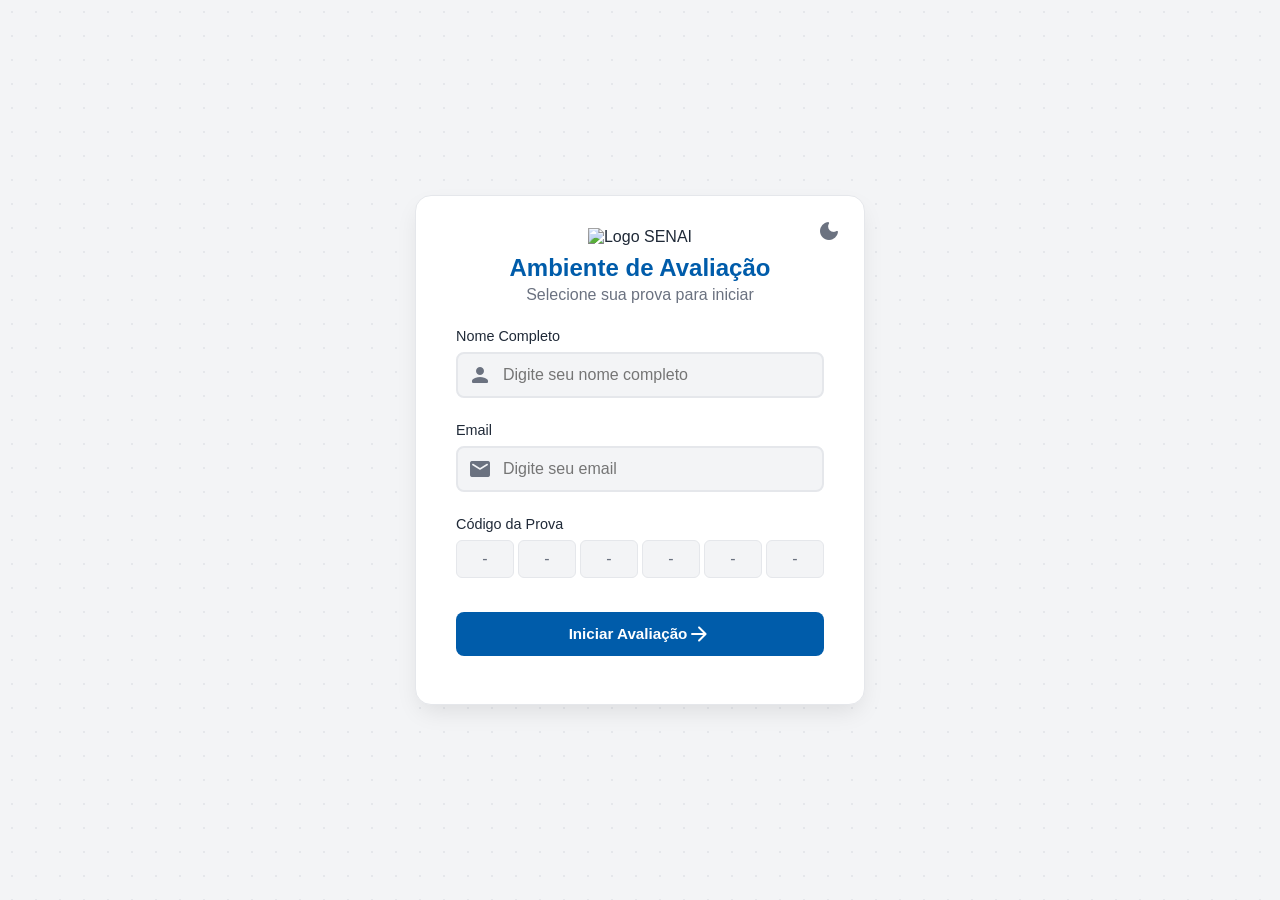
==== index.html @ 1ff87b51 "adicionando rotas" ====
<!DOCTYPE html>
<html lang="pt-br">
<head>
    <meta charset="UTF-8">
    <meta name="viewport" content="width=device-width, initial-scale=1.0">
    <meta name="description" content="Sistema de Avaliação SENAI.">
    <meta name="theme-color" content="#005caa">

    <title>Login - Avaliação SENAI</title>
    <link rel="stylesheet" href="style.css">
    <link href="https://fonts.googleapis.com/icon?family=Material+Icons+Round" rel="stylesheet">
</head>
<body class="login-body unselectable">
    
    <div class="login-container fade-in">
        <button id="theme-toggle" class="icon-btn login-theme-btn" title="Alternar Tema">
            <span class="material-icons-round">dark_mode</span>
        </button>

        <div class="login-header">
            <img src="logo.png" alt="Logo SENAI" class="senai-logo-login">
            <h1>Ambiente de Avaliação</h1>
            <p>Selecione sua prova para iniciar</p>
        </div>

        <form id="login-form" class="login-form">
            <div class="input-group">
                <label for="student-name">Nome Completo</label>
                <div class="input-wrapper">
                    <span class="material-icons-round input-icon">person</span>
                    <input type="text" id="student-name" placeholder="Digite seu nome completo" required>
                </div>
            </div>

            <div class="input-group">
                <label for="student-email">Email</label>
                <div class="input-wrapper">
                    <span class="material-icons-round input-icon">email</span>
                    <input type="email" id="student-email" placeholder="Digite seu email" required>
                </div>
            </div>

            <div class="input-group">
                <label>Código da Prova</label>
                <div class="code-input-wrapper">
                    <input type="text" class="code-input" id="code-1" maxlength="1" placeholder="-" required>
                    <input type="text" class="code-input" id="code-2" maxlength="1" placeholder="-" required>
                    <input type="text" class="code-input" id="code-3" maxlength="1" placeholder="-" required>
                    <input type="text" class="code-input" id="code-4" maxlength="1" placeholder="-" required>
                    <input type="text" class="code-input" id="code-5" maxlength="1" placeholder="-" required>
                    <input type="text" class="code-input" id="code-6" maxlength="1" placeholder="-" required>
                </div>
            </div>

            <button type="submit" class="btn btn-primary btn-full" id="submit-btn">
                Iniciar Avaliação <span class="material-icons-round">arrow_forward</span>
            </button>
        </form>
    </div>

    <script src="script.js"></script>
</body>
</html>
---- style.css ----
/* --- 1. VARIÁVEIS E RESET --- */
:root {
    --primary: #005caa;         /* Azul SENAI */
    --primary-hover: #004a8d;
    --bg-body: #f3f4f6;
    --bg-card: #ffffff;
    --text-main: #1f2937;
    --text-light: #6b7280;
    --border: #e5e7eb;
    --success: #10b981;
    --warning: #f59e0b;
    --danger: #ef4444;
    --header-h: 70px;
}

* { margin: 0; padding: 0; box-sizing: border-box; font-family: 'Segoe UI', sans-serif; }

body { background-color: var(--bg-body); color: var(--text-main); height: 100vh; display: flex; flex-direction: column; overflow: hidden; }

/* --- 2. UTILITÁRIOS --- */
.unselectable { user-select: none; }
.mobile-only { display: none; }
.desktop-only { display: flex; }
.fade-in { animation: fadeIn 0.3s ease-in; } 
@keyframes fadeIn { from { opacity: 0; } to { opacity: 1; } }

/* --- 3. LOGIN --- */
.login-body { align-items: center; justify-content: center; background-image: radial-gradient(var(--border) 1px, transparent 1px); background-size: 24px 24px; overflow: auto; }

.login-container { 
    background: var(--bg-card); 
    padding: 2rem 2.5rem 3rem 2.5rem; 
    border-radius: 16px; 
    box-shadow: 0 10px 25px -5px rgba(0, 0, 0, 0.1); 
    width: 100%; max-width: 450px; 
    text-align: center; border: 1px solid var(--border); position: relative; 
}

.login-theme-btn { position: absolute; top: 15px; right: 15px; }
.senai-logo-login { max-width: 180px; margin-bottom: 0.5rem; }
.login-header h1 { font-size: 1.5rem; margin-bottom: 0.2rem; color: var(--primary); }
.login-header p { margin-bottom: 1.5rem; color: var(--text-light); }

.input-group { margin-bottom: 1.5rem; text-align: left; }
.input-group label { display: block; margin-bottom: 8px; font-weight: 500; font-size: 0.9rem; color: var(--text-main); }
.input-wrapper { position: relative; display: flex; align-items: center; }
.input-icon { position: absolute; left: 12px; color: var(--text-light); pointer-events: none; }

.input-wrapper input { width: 100%; padding: 12px 12px 12px 45px; border: 2px solid var(--border); border-radius: 8px; outline: none; background: var(--bg-body); color: var(--text-main); font-size: 1rem; transition: border 0.2s; }
.input-wrapper input:focus { border-color: var(--primary); }

/* --- CARTÕES DE SELEÇÃO DE PROVA --- */
.exam-selection-grid { display: flex; flex-direction: column; gap: 10px; }
.exam-card { display: flex; align-items: center; padding: 12px 15px; border: 2px solid var(--border); border-radius: 10px; cursor: pointer; background: var(--bg-body); transition: all 0.2s ease; position: relative; }
.exam-card:hover { border-color: #93c5fd; background: var(--bg-card); }
.exam-card.selected { border-color: var(--primary); background-color: #eff6ff; box-shadow: 0 4px 6px rgba(0, 92, 170, 0.1); }
.exam-icon { font-size: 1.5rem; color: var(--text-light); margin-right: 15px; }
.exam-card.selected .exam-icon { color: var(--primary); }
.exam-info { text-align: left; flex: 1; }
.exam-info strong { display: block; color: var(--text-main); font-size: 0.95rem; }
.exam-info small { color: var(--text-light); font-size: 0.8rem; }
.check-icon { font-size: 1.2rem; color: var(--primary); opacity: 0; transition: 0.2s; }
.exam-card.selected .check-icon { opacity: 1; }
.btn-full { width: 100%; padding: 12px; font-size: 1.1rem; margin-top: 10px; }

/* --- INPUT DE CÓDIGO --- */
.code-input-wrapper { display: flex; gap: 4px; width: 100%; margin-top: 8px; padding: 0; }
.code-input { width: calc(16.66% - 3px) !important; height: 38px !important; font-size: 1rem !important; text-align: center !important; font-weight: 700 !important; border: 1px solid var(--border) !important; border-radius: 6px !important; background: var(--bg-body) !important; color: var(--text-main) !important; transition: all 0.2s !important; padding: 0 !important; margin: 0 !important; outline: none !important; cursor: text !important; box-sizing: border-box !important; }
.code-input:focus { border-color: var(--primary) !important; box-shadow: 0 0 0 2px rgba(0, 92, 170, 0.1) !important; outline: none !important; }
.code-input::placeholder { color: var(--text-light) !important; font-weight: 400 !important; }

/* --- HEADER --- */
.top-bar { height: var(--header-h); background: var(--bg-card); border-bottom: 1px solid var(--border); display: flex; justify-content: space-between; align-items: center; padding: 0 2rem; flex-shrink: 0; z-index: 50; }
.logo-area { display: flex; align-items: center; gap: 15px; }
.senai-logo { height: 32px; width: auto; object-fit: contain; }
.app-title { font-size: 1.2rem; font-weight: 600; color: var(--primary); border-left: 2px solid var(--border); padding-left: 15px; }
.header-controls { display: flex; align-items: center; gap: 15px; }
.user-info { font-weight: 600; font-size: 0.9rem; color: var(--text-main); display: flex; align-items: center; gap: 8px; }
.timer-badge { background: #eff6ff; color: var(--primary); padding: 6px 12px; border-radius: 20px; font-weight: 700; border: 1px solid #bfdbfe; display: flex; align-items: center; gap: 5px; }
.timer-badge.urgent { background: var(--danger); color: white; border-color: var(--danger); animation: pulse 1s infinite; }
.icon-btn { background: none; border: none; cursor: pointer; color: var(--text-light); padding: 8px; border-radius: 50%; display: flex; transition: 0.2s; }
.icon-btn:hover { background: var(--bg-body); color: var(--primary); }

/* --- LAYOUT --- */
.main-layout { display: flex; flex: 1; height: calc(100vh - var(--header-h)); position: relative; }
aside.sidebar { width: 260px; background: var(--bg-card); border-right: 1px solid var(--border); display: flex; flex-direction: column; padding: 1.5rem; overflow: hidden; flex-shrink: 0; z-index: 40; transition: transform 0.3s ease; box-sizing: border-box; }
.sidebar-section { margin-bottom: 20px; overflow: hidden; }
.sidebar-label { font-size: 0.75rem; text-transform: uppercase; color: var(--text-light); font-weight: 700; margin-bottom: 10px; display: block; }
.question-grid { display: grid; grid-template-columns: repeat(5, 1fr); gap: 3px; overflow: auto; overflow-x: hidden; max-height: calc(100vh - var(--header-h) - 280px); width: 100%; box-sizing: border-box; }
.q-nav-btn { width: 36px; height: 36px; background: var(--bg-body); border: 1px solid var(--border); border-radius: 8px; color: var(--text-light); font-weight: 600; cursor: pointer; transition: 0.2s; }
.q-nav-btn:hover { border-color: var(--primary); color: var(--primary); }
.q-nav-btn.active { background: var(--primary); color: white; border-color: var(--primary); }
.q-nav-btn.answered { background: var(--success); color: white; border-color: var(--success); }
.q-nav-btn.review { border-color: var(--warning); color: var(--warning); position: relative; }
.q-nav-btn.review::after { content:''; position: absolute; top:2px; right:2px; width:6px; height:6px; background:var(--warning); border-radius:50%; }

/* --- CONTEÚDO --- */
main.content { flex: 1; padding: 2rem; overflow-y: auto; display: flex; justify-content: center; background-color: var(--bg-body); }
.card { background: var(--bg-card); width: 100%; max-width: 800px; padding: 2.5rem; border-radius: 12px; box-shadow: 0 4px 6px -1px rgba(0,0,0,0.05); height: fit-content; border: 1px solid var(--border); }
.q-header { display: flex; justify-content: space-between; align-items: flex-start; margin-bottom: 1.5rem; padding-bottom: 1rem; border-bottom: 1px solid var(--border); }
.badge { background: #e0f2fe; color: var(--primary); padding: 4px 10px; border-radius: 6px; font-size: 0.8rem; font-weight: bold; margin-bottom: 5px; display: inline-block; }
.q-title { font-size: 1.5rem; color: var(--text-main); }
.btn-review { background: white; border: 1px solid var(--border); padding: 6px 12px; border-radius: 6px; cursor: pointer; color: var(--text-light); display: flex; align-items: center; gap: 6px; font-size: 0.9rem; transition: 0.2s; }
.btn-review.active { color: var(--warning); border-color: var(--warning); background: #fffbeb; }
.q-text { font-size: 1.1rem; line-height: 1.6; margin-bottom: 2rem; color: var(--text-main); }
.options-container { display: flex; flex-direction: column; gap: 12px; margin-bottom: 2rem; }

/* Radio Buttons */
.option-wrapper { position: relative; }
.option-input { position: absolute; opacity: 0; width: 0; height: 0; }
.option-label { display: flex; align-items: center; padding: 1rem 1.2rem; border: 2px solid var(--border); border-radius: 10px; cursor: pointer; transition: all 0.2s ease; background: var(--bg-card); color: var(--text-main); width: 100%; }
.option-label:hover { border-color: #93c5fd; background: var(--bg-body); }
.option-input:checked + .option-label { border-color: var(--primary); background-color: #eff6ff; box-shadow: 0 0 0 3px rgba(37, 99, 235, 0.15); }
.circle { width: 22px; height: 22px; border: 2px solid var(--text-light); border-radius: 50%; margin-right: 15px; flex-shrink: 0; position: relative; transition: 0.2s; }
.option-input:checked + .option-label .circle { border-color: var(--primary); background: var(--primary); }
.circle::after { content: ''; position: absolute; top: 50%; left: 50%; transform: translate(-50%, -50%); width: 8px; height: 8px; background: white; border-radius: 50%; opacity: 0; transition: 0.2s; }
.option-input:checked + .option-label .circle::after { opacity: 1; }

/* Rodapé */
.card-footer { display: flex; justify-content: space-between; align-items: center; padding-top: 1.5rem; border-top: 1px solid var(--border); }
.btn-group { display: flex; gap: 10px; }
.btn { padding: 10px 24px; border-radius: 8px; border: none; font-weight: 600; cursor: pointer; font-size: 0.95rem; display: inline-flex; align-items: center; justify-content: center; }
.btn-primary { background: var(--primary); color: white; }
.btn-primary:hover { background: var(--primary-hover); }
.btn-outline { background: var(--bg-card); border: 1px solid var(--border); color: var(--text-main); }
.btn-outline:hover { background: var(--bg-body); border-color: #d1d5db; }
.btn-ghost { background: transparent; color: var(--text-light); }
.btn-ghost:hover { color: var(--danger); background: #fef2f2; }

/* Modal */
.modal-overlay { position: fixed; inset: 0; background: rgba(0,0,0,0.5); backdrop-filter: blur(4px); display: flex; justify-content: center; align-items: center; z-index: 100; }
.modal-content { background: var(--bg-card); padding: 2rem; border-radius: 12px; width: 90%; max-width: 600px; max-height: 90vh; overflow-y: auto; color: var(--text-main); }
.modal-header { display: flex; justify-content: space-between; align-items: center; margin-bottom: 1rem; }
.feedback-box { margin-top: 15px; border-top: 1px solid var(--border); padding-top: 10px; max-height: 200px; overflow-y: auto; text-align: left; }
.fb-item { margin-bottom: 10px; font-size: 0.9rem; padding: 8px; border-radius: 6px; }
.fb-item.correct { background: #dcfce7; color: #166534; }
.fb-item.wrong { background: #fee2e2; color: #991b1b; }

.legend-item { display: flex; align-items: center; gap: 8px; font-size: 0.85rem; color: var(--text-light); margin-bottom: 5px; }
.dot { width: 10px; height: 10px; border-radius: 50%; display: inline-block; }
.dot.blue, .dot.active { background: var(--primary); }
.dot.green, .dot.answered { background: var(--success); }
.dot.yellow, .dot.review { background: var(--warning); }
.dot.gray, .dot.pending { border: 1px solid #ccc; }

/* Certificado */
#certificate-template { width: 270mm; height: 180mm; background: #fff; color: #1f2937; font-family: 'Segoe UI', serif; position: relative; box-sizing: border-box; display: flex; flex-direction: column; justify-content: center; align-items: center; text-align: center; margin: 0 auto; padding: 15mm; }
.cert-border-outer { position: absolute; top: 5mm; left: 5mm; right: 5mm; bottom: 5mm; border: 3px solid #005caa; pointer-events: none; }
.cert-border-inner { position: absolute; top: 8mm; left: 8mm; right: 8mm; bottom: 8mm; border: 1px solid #004a8d; pointer-events: none; }
.cert-content { z-index: 10; width: 100%; display: flex; flex-direction: column; align-items: center; justify-content: center; height: 100%; }
.cert-logo { width: 120px; margin-bottom: 5mm; }
.cert-title { font-size: 24pt; font-weight: bold; color: #005caa; text-transform: uppercase; letter-spacing: 2px; margin-bottom: 3mm; }
.cert-text { font-size: 12pt; color: #555; margin: 2mm 0; }
.cert-name { font-size: 22pt; font-weight: bold; color: #000; border-bottom: 2px solid #ccc; padding: 0 20px 2px; margin: 4mm 0; display: inline-block; max-width: 90%; white-space: nowrap; overflow: hidden; text-overflow: ellipsis; }
.cert-course { font-size: 16pt; font-weight: bold; color: #333; margin-top: 2mm; }
.cert-footer { margin-top: 8mm; font-size: 10pt; color: #777; width: 100%; }
.cert-score { color: #005caa; font-weight: bold; font-size: 12pt; }

/* Skeleton */
.skeleton-loading .sk-line { height: 15px; background: #e5e7eb; margin-bottom: 10px; border-radius: 4px; animation: shimmer 1.5s infinite; }
.skeleton-loading .sk-line.title { height: 30px; width: 60%; margin-bottom: 20px; }
.skeleton-loading .sk-line.short { width: 80%; }
.skeleton-loading .sk-box { height: 50px; background: #e5e7eb; margin-bottom: 10px; border-radius: 8px; animation: shimmer 1.5s infinite; }
@keyframes shimmer { 0% { opacity: 0.6; } 50% { opacity: 1; } 100% { opacity: 0.6; } }

/* Mobile & Dark Mode */
@media (max-width: 768px) {
    .mobile-only { display: block; } .desktop-only { display: none !important; }
    aside.sidebar { position: fixed; height: 100%; left: -100%; box-shadow: 5px 0 15px rgba(0,0,0,0.1); }
    aside.sidebar.open { left: 0; }
    .card-footer { flex-direction: column-reverse; gap: 15px; }
    .btn-group { width: 100%; justify-content: space-between; }
    .top-bar { padding: 0 1rem; }
    .senai-logo { height: 28px; }
    .login-container { padding: 2rem; }
}

body.dark-mode { --bg-body: #111827; --bg-card: #1f2937; --text-main: #f3f4f6; --text-light: #9ca3af; --border: #374151; }
body.dark-mode .option-label, body.dark-mode .exam-card { background: #2d3748; border-color: #4b5563; }
body.dark-mode .option-label:hover, body.dark-mode .exam-card:hover { background: #374151; }
body.dark-mode .input-group input { background: #1f2937; color: white; border-color: #4b5563; }
body.dark-mode .option-input:checked + .option-label, body.dark-mode .exam-card.selected { background-color: rgba(37, 99, 235, 0.2); border-color: var(--primary); }
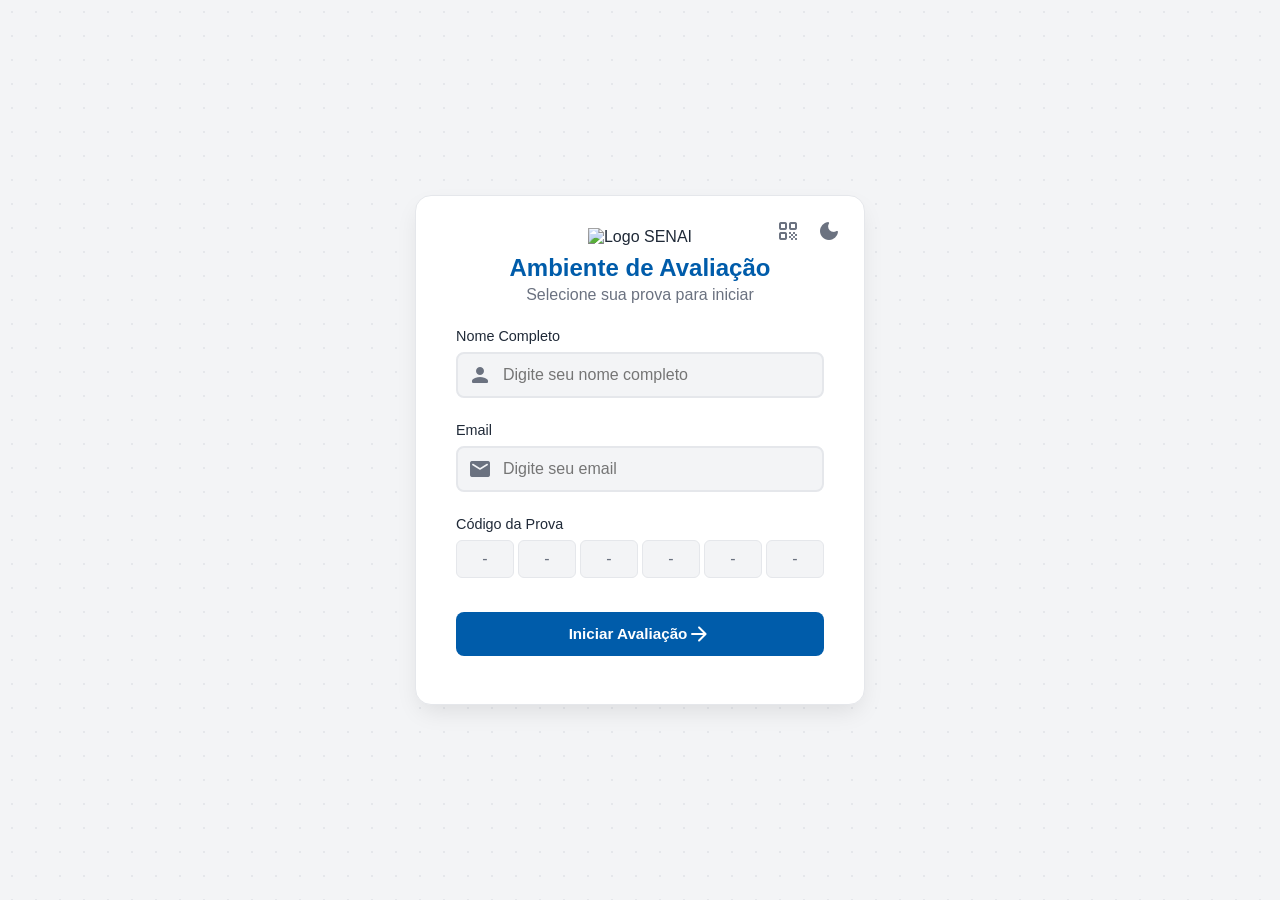
==== commit efb7ac7c: "correção erro" ====
--- a/index.html
+++ b/index.html
@@ -16,11 +16,15 @@
         <button id="theme-toggle" class="icon-btn login-theme-btn" title="Alternar Tema">
             <span class="material-icons-round">dark_mode</span>
         </button>
+        <button id="create-token-btn" class="icon-btn" title="Criar Token" style="right:56px; position:absolute; top:15px;" onclick="window.location.href='create-token.html'">
+            <span class="material-icons-round">qr_code</span>
+        </button>
 
         <div class="login-header">
             <img src="logo.png" alt="Logo SENAI" class="senai-logo-login">
             <h1>Ambiente de Avaliação</h1>
             <p>Selecione sua prova para iniciar</p>
+            
         </div>
 
         <form id="login-form" class="login-form">
--- a/style.css
+++ b/style.css
@@ -179,4 +179,84 @@
 body.dark-mode .option-label, body.dark-mode .exam-card { background: #2d3748; border-color: #4b5563; }
 body.dark-mode .option-label:hover, body.dark-mode .exam-card:hover { background: #374151; }
 body.dark-mode .input-group input { background: #1f2937; color: white; border-color: #4b5563; }
-body.dark-mode .option-input:checked + .option-label, body.dark-mode .exam-card.selected { background-color: rgba(37, 99, 235, 0.2); border-color: var(--primary); }+body.dark-mode .option-input:checked + .option-label, body.dark-mode .exam-card.selected { background-color: rgba(37, 99, 235, 0.2); border-color: var(--primary); }
+
+/* --- MODO REVISÃO --- */
+#modal-revisao .modal-content {
+    display: flex;
+    flex-direction: column;
+    max-width: 900px;
+}
+
+#modal-revisao .modal-header {
+    border-bottom: 1px solid var(--border);
+    padding-bottom: 15px;
+    margin-bottom: 0;
+    flex-shrink: 0;
+}
+
+#modal-revisao > div > div {
+    display: flex;
+    gap: 20px;
+    height: calc(100% - 80px);
+    overflow-y: auto;
+}
+
+#revisao-nav-grid {
+    display: grid;
+    grid-template-columns: repeat(3, 1fr);
+    gap: 5px;
+    width: 150px;
+    border-right: 1px solid var(--border);
+    padding-right: 15px;
+    overflow-y: auto;
+    flex-shrink: 0;
+}
+
+#revisao-nav-grid .q-nav-btn {
+    background: var(--bg-body);
+    border: 2px solid var(--border);
+    border-radius: 6px;
+    color: var(--text-main);
+    font-weight: 600;
+    cursor: pointer;
+    transition: all 0.3s ease;
+    display: flex;
+    align-items: center;
+    justify-content: center;
+    min-height: 38px;
+    width: 40px;
+    height: 40px;
+    padding: 0;
+}
+
+#revisao-nav-grid .q-nav-btn:hover {
+    border-color: var(--primary);
+    background: var(--primary);
+    color: white;
+}
+
+#revisao-nav-grid .q-nav-btn.active {
+    background: var(--primary);
+    border-color: var(--primary);
+    color: white;
+    box-shadow: 0 0 0 3px rgba(59, 130, 246, 0.1);
+}
+
+#revisao-nav-grid .q-nav-btn.answered {
+    background: #dcfce7;
+    border-color: var(--success);
+    color: #166534;
+}
+
+#revisao-nav-grid .q-nav-btn.answered.active {
+    background: var(--success);
+    border-color: var(--success);
+    color: white;
+}
+
+#revisao-questao-container {
+    flex: 1;
+    overflow-y: auto;
+    padding-right: 10px;
+}
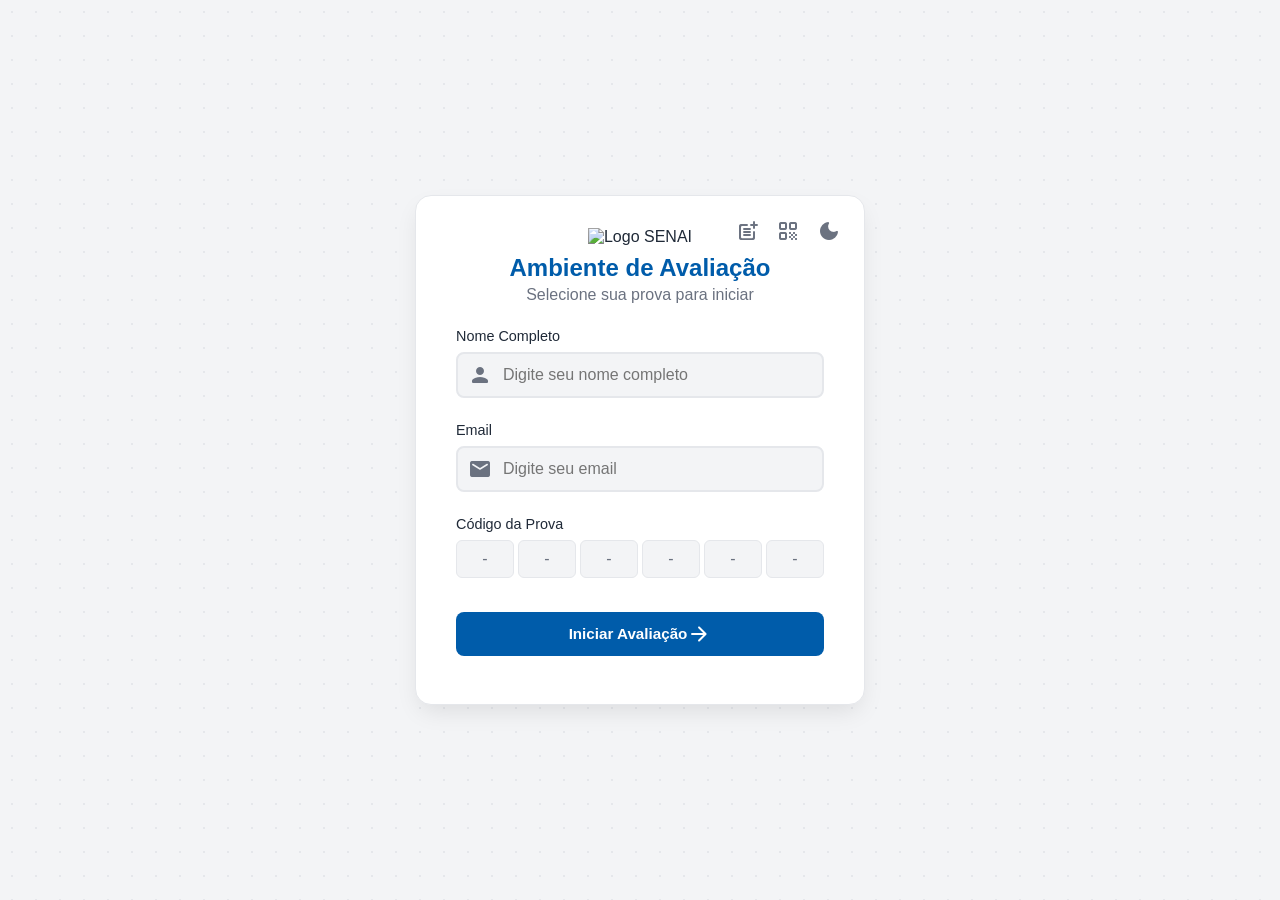
==== commit 39566337: "correção da api" ====
--- a/index.html
+++ b/index.html
@@ -18,6 +18,9 @@
         </button>
         <button id="create-token-btn" class="icon-btn" title="Criar Token" style="right:56px; position:absolute; top:15px;" onclick="window.location.href='create-token.html'">
             <span class="material-icons-round">qr_code</span>
+        </button>
+        <button id="create-question-btn" class="icon-btn" title="Cadastrar Questões" style="right:96px; position:absolute; top:15px;" onclick="window.location.href='cadastrar_questao.html'">
+            <span class="material-icons-round">post_add</span>
         </button>
 
         <div class="login-header">
--- a/style.css
+++ b/style.css
@@ -15,7 +15,8 @@
 
 * { margin: 0; padding: 0; box-sizing: border-box; font-family: 'Segoe UI', sans-serif; }
 
-body { background-color: var(--bg-body); color: var(--text-main); height: 100vh; display: flex; flex-direction: column; overflow: hidden; }
+/* Permitir scroll nas páginas longas usando min-height e overflow auto */
+body { background-color: var(--bg-body); color: var(--text-main); min-height: 100vh; display: flex; flex-direction: column; overflow: auto; }
 
 /* --- 2. UTILITÁRIOS --- */
 .unselectable { user-select: none; }
@@ -259,4 +260,29 @@
     flex: 1;
     overflow-y: auto;
     padding-right: 10px;
-}+}
+
+/* --- FORMULÁRIO DE CADASTRO (Admin) --- */
+.simple-page { background: var(--bg-body); min-height: 100vh; padding: 30px 16px; }
+.simple-page .card { max-width: 1000px; padding: 1.6rem; }
+.form-grid { display: grid; grid-template-columns: 1fr 1fr; gap: 12px; }
+.form-grid .input-group { margin-bottom: 0; }
+.form-grid .input-group textarea, .form-grid .input-group input, .form-grid .input-group select {
+    width: 100%; padding: 12px; border: 2px solid var(--border); border-radius: 8px; background: var(--bg-body); color: var(--text-main); font-size: 1rem; outline: none; box-sizing: border-box;
+}
+.form-grid .input-group textarea { min-height: 160px; resize: vertical; }
+.options-block .input-group { margin-bottom: 10px; }
+.options-block .input-group label { font-size: 0.95rem; }
+.form-grid .input-group[style*="grid-column:1 / -1;"] { grid-column: 1 / -1; }
+
+.card-footer.admin-actions { display: flex; gap: 10px; align-items: center; justify-content: flex-start; padding-top: 16px; border-top: 1px solid var(--border); margin-top: 18px; }
+.card-footer.admin-actions .btn { padding: 10px 18px; }
+
+@media (max-width: 800px) {
+    .form-grid { grid-template-columns: 1fr; }
+    .card { padding: 1rem; margin: 12px; }
+}
+
+/* Código formatado (exibição de blocos de código) */
+.code-block { background: #0f172a; color: #e6edf3; padding: 12px; border-radius: 8px; overflow: auto; font-family: ui-monospace, SFMono-Regular, Menlo, Monaco, 'Roboto Mono', 'Courier New', monospace; font-size: 0.9rem; line-height: 1.45; margin: 8px 0; }
+.code-block code { white-space: pre; display: block; }
